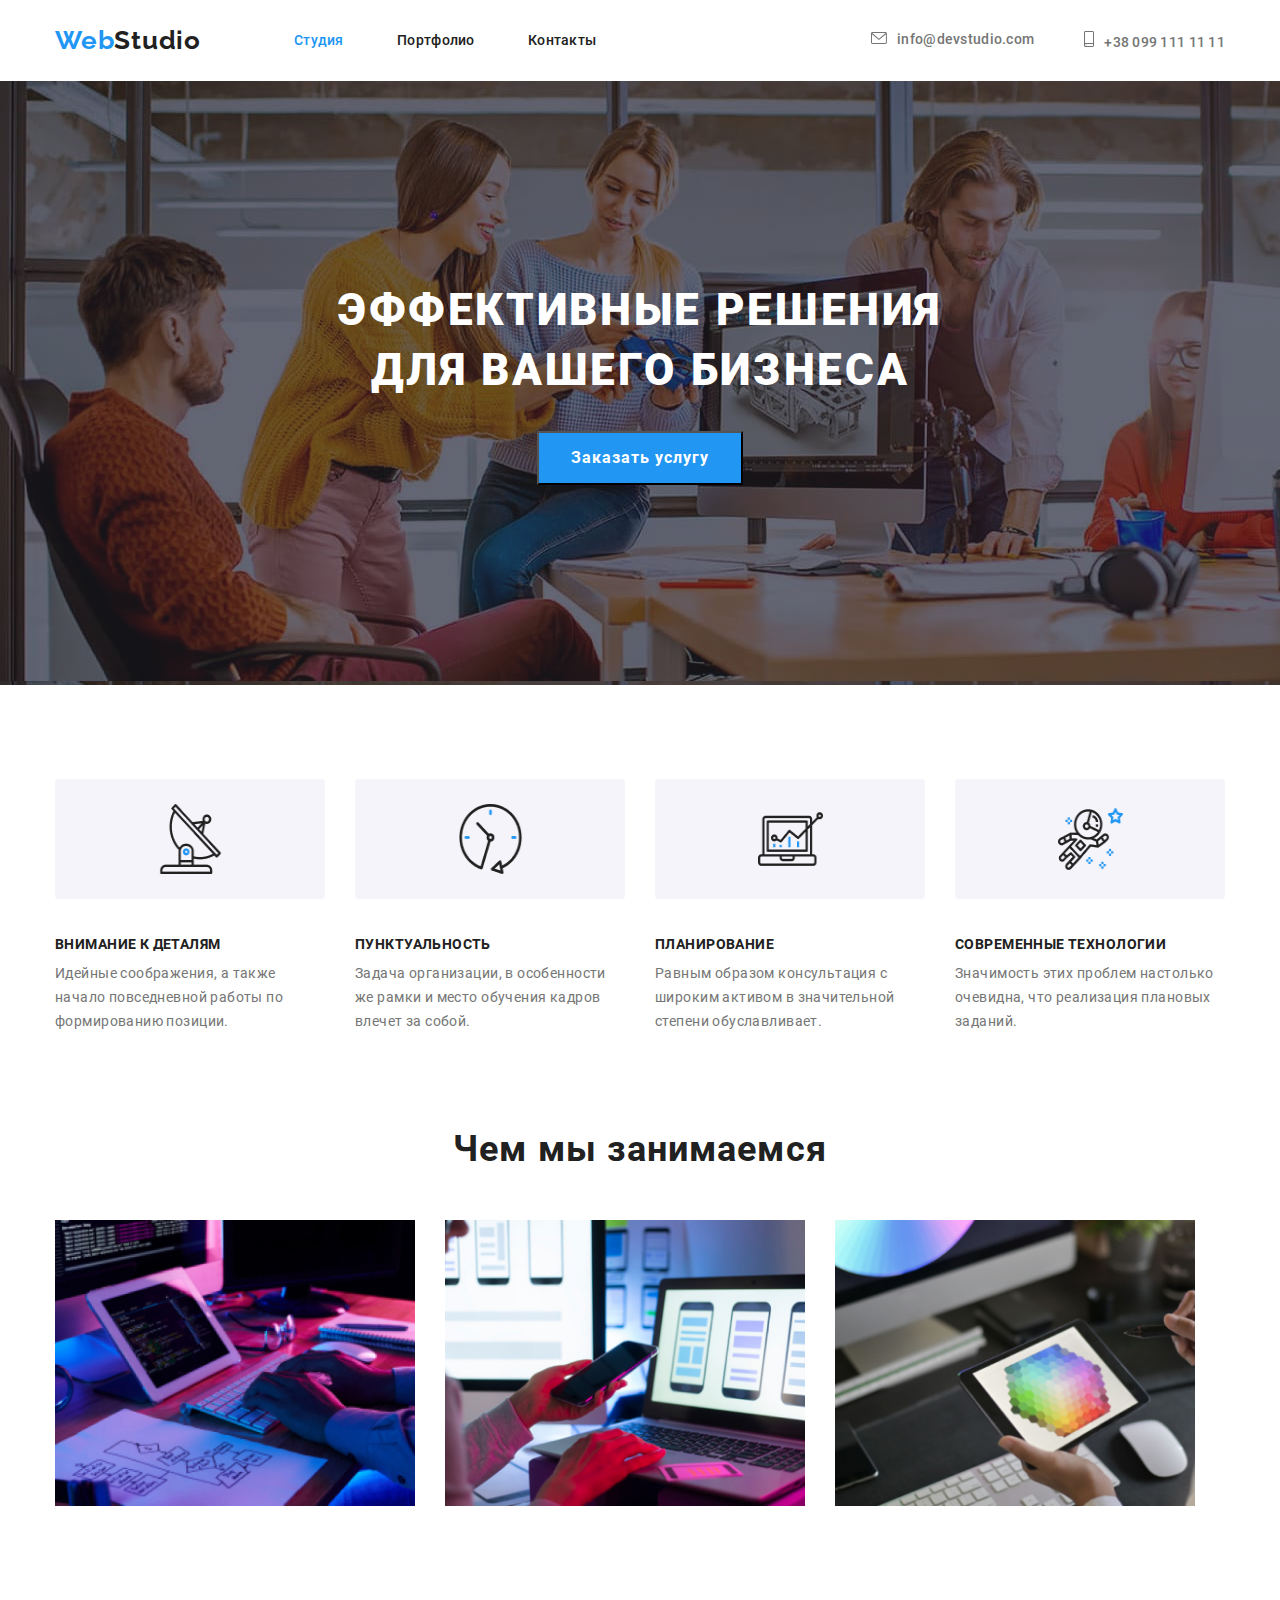
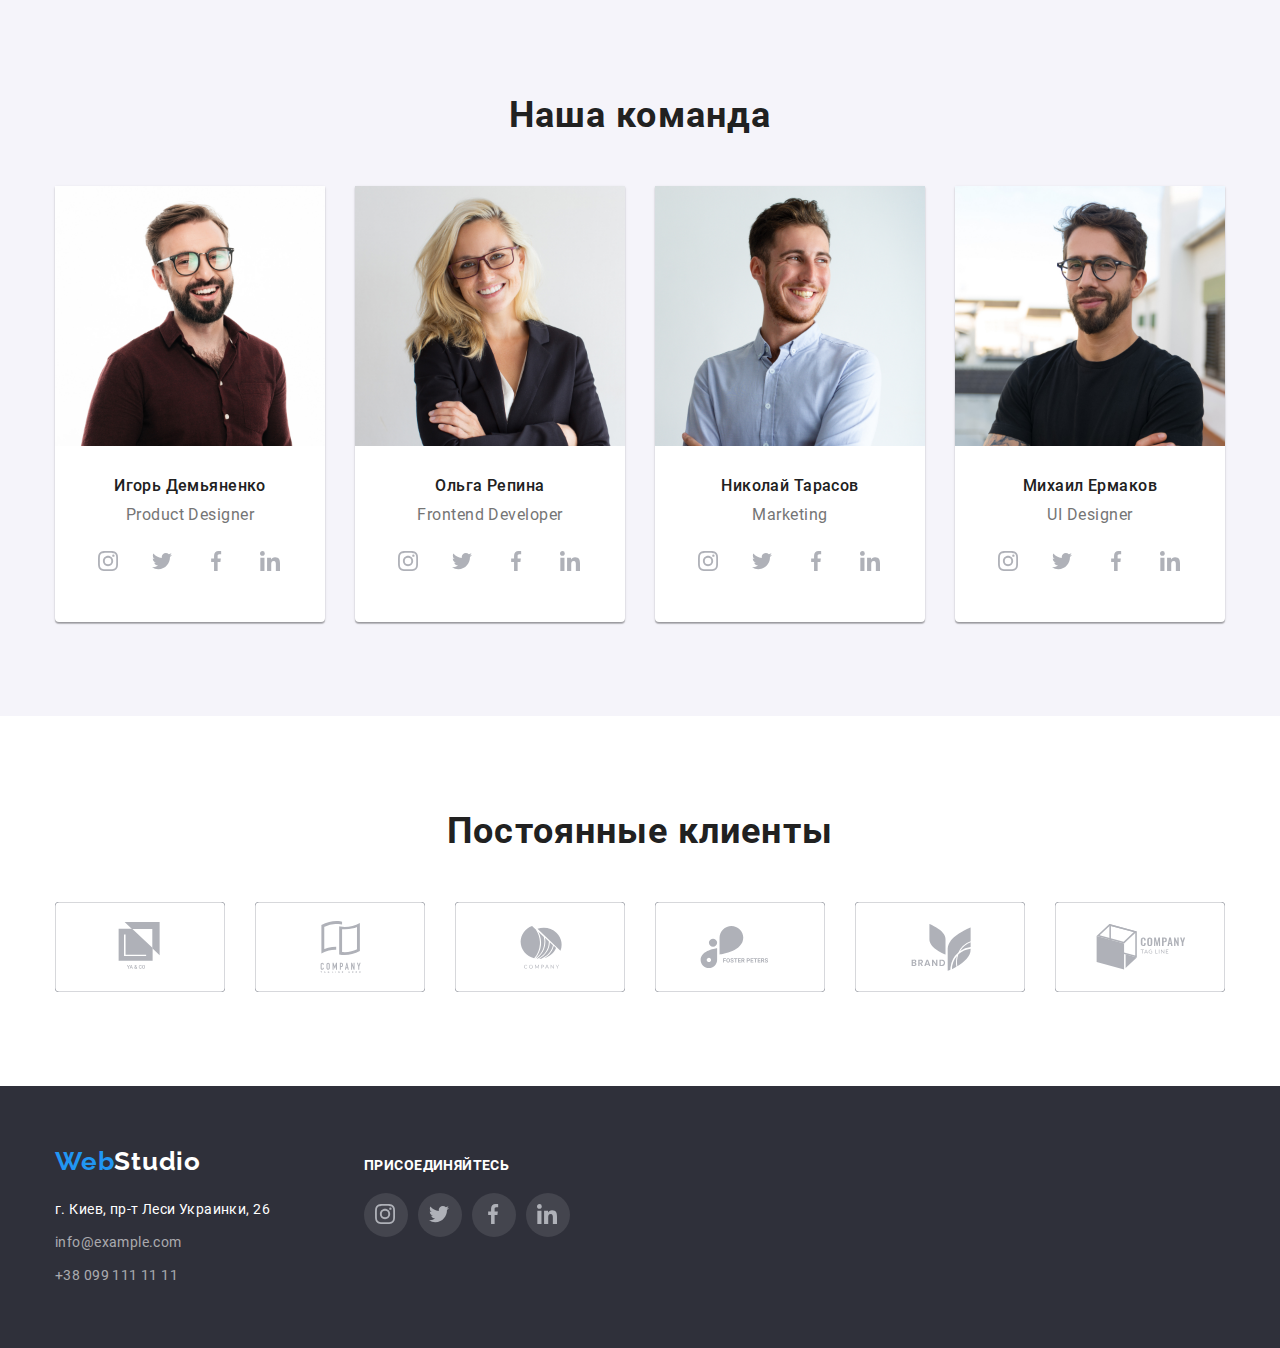
==== index.html @ 05d816a6 "first attempt" ====
<!DOCTYPE html>
<html lang="ru">

<head>
    <meta charset="utf-8" />
    <meta name="viewport" content="width=device-width, initial-scale=1.0" />
    <meta http-equiv="X-UA-Compatible" content="ie=edge" />
    <title>WebStudio</title>
    <link href="https://fonts.googleapis.com/css2?family=Raleway:wght@700&display=swap" rel="stylesheet">
    <link rel="stylesheet"
        href="https://cdnjs.cloudflare.com/ajax/libs/modern-normalize/1.0.0/modern-normalize.min.css">
    <link rel="stylesheet" href="./css/styles.css" />
</head>

<body>

    <header>
        <div class="container header">
            <nav>
                <a href="./index.html" class="logo">Web<span class="logo-1">Studio</span></a>
                <ul class="list">
                    <li class="link-active"><a href="link">Студия</a></li>
                    <li class="link"><a href="./portfolio.html">Портфолио</a></li>
                    <li class="link"><a href="link">Контакты</a></li>
                </ul>
            </nav>
            <ul class="contacts-1">
                <li class="contact-link link"><a href="mailto:info@devstudio.com">
                        <svg class="svg-contact" width="16px" height="12px">
                            <use href="./images/icons/symbol-defs.svg#envelope">
                            </use>
                        </svg>info@devstudio.com</a></li>
                <li class="link contact-link"><a href="tel.:+380991111111">
                        <svg class="svg-contact" width="10px" height="16px">
                            <use href="./images/icons/symbol-defs.svg#smartphone">
                            </use>
                        </svg>+38 099 111 11 11</a></li>
            </ul>
        </div>
    </header>

    <main>
        <section class="bg-hero">
            <div class="container">
                <h1 class="title-1">Эффективные решения для вашего бизнеса</h1>
                <button class="button">Заказать услугу</button>
            </div>
        </section>
        <!-- 4 колонки под героем-->
        <section class="our-pref">
            <div class="container">
                <h2 class="visually-hidden">Наши преимущества</h2>
                <ul class="list-preferense">
                    <li class="preferenses">
                        <h3 class="title-3">Внимание к деталям</h3>
                        <span class="text">Идейные соображения, а также начало повседневной работы по формированию
                            позиции.</span>
                    </li>
                    <li class="preferenses">
                        <h3 class="title-3">Пунктуальность</h3>
                        <span>Задача организации, в особенности же рамки и место обучения кадров влечет за собой.</span>
                    </li>
                    <li class="preferenses">
                        <h3 class="title-3">Планирование</h3>
                        <span>Равным образом консультация с широким активом в значительной степени обуславливает.</span>
                    </li>
                    <li class="preferenses">
                        <h3 class="title-3">Современные технологии</h3>
                        <span>Значимость этих проблем настолько очевидна, что реализация плановых заданий.</span>
                    </li>
                </ul>
            </div>
        </section>
        <section class="container-without-pt">
            <!-- картинки -->
            <div class="container">
                <h2 class="title-2">Чем мы занимаемся</h2>
                <ul class="list-images">
                    <li class="img-item"><img src="images/img-1.jpg" width="370" alt=" Набор текста"></li>
                    <li class="img-item"><img src="images/img-2.jpg" width="370" alt="Смартфоны на мониторе"></li>
                    <li class="img-item"><img src="images/img-3.jpg" width="370" alt="Палитра"></li>
                </ul>
            </div>
        </section>
        <section class="our-team">
            <div class="container">
                <h2 class="title-2">Наша команда</h2>
                <ul class="team-list">
                    <li class="team-card">
                        <img src="images/face-1.jpg" width="270" alt="Игорь Демьяненко">
                        <div class="legend">
                            <h3 class="team-title">Игорь Демьяненко</h3>
                            <p class="team">Product Designer</p>
                            <ul class="social">
                                <li class="social-link">
                                    <svg width="44" height="44">
                                        <circle class="social-bg" cx="22" cy="22" r="22">
                                        </circle>
                                        <use class="social-item" height="20px" width="20px" x="25%" y="25%"
                                            href="./images/icons/symbol-defs.svg#instagram"></use>
                                    </svg></li>
                                <li class="social-link">
                                    <svg width="44" height="44">
                                        <circle class="social-bg" cx="22" cy="22" r="22">
                                        </circle>
                                        <use class="social-item" height="20px" width="20px" x="25%" y="25%"
                                            href="./images/icons/symbol-defs.svg#twitter"></use>
                                    </svg></li>
                                <li class="social-link">
                                    <svg width="44" height="44">
                                        <circle class="social-bg" cx="22" cy="22" r="22">
                                        </circle>
                                        <use class="social-item" height="20px" width="20px" x="25%" y="25%"
                                            href="./images/icons/symbol-defs.svg#facebook"></use>
                                    </svg></li>
                                <li class="social-link">
                                    <svg width="44" height="44">
                                        <circle class="social-bg" cx="22" cy="22" r="22">
                                        </circle>
                                        <use class="social-item" height="20px" width="20px" x="25%" y="25%"
                                            href="./images/icons/symbol-defs.svg#linkedin"></use>
                                    </svg></li>
                            </ul>
                        </div>
                    </li>
                    <li class="team-card">
                        <img src="images/face-2.jpg" width="270" alt="Ольга Репина">
                        <div class="legend">
                            <h3 class="team-title">Ольга Репина</h3>
                            <p class="team">Frontend Developer</p>
                            <ul class="social">
                                <li class="social-link">
                                    <svg width="44" height="44">
                                        <circle class="social-bg" cx="22" cy="22" r="22">
                                        </circle>
                                        <use class="social-item" height="20px" width="20px" x="25%" y="25%"
                                            href="./images/icons/symbol-defs.svg#instagram"></use>
                                    </svg></li>
                                <li class="social-link">
                                    <svg width="44" height="44">
                                        <circle class="social-bg" cx="22" cy="22" r="22">
                                        </circle>
                                        <use class="social-item" height="20px" width="20px" x="25%" y="25%"
                                            href="./images/icons/symbol-defs.svg#twitter"></use>
                                    </svg></li>
                                <li class="social-link">
                                    <svg width="44" height="44">
                                        <circle class="social-bg" cx="22" cy="22" r="22">
                                        </circle>
                                        <use class="social-item" height="20px" width="20px" x="25%" y="25%"
                                            href="./images/icons/symbol-defs.svg#facebook"></use>
                                    </svg></li>
                                <li class="social-link">
                                    <svg width="44" height="44">
                                        <circle class="social-bg" cx="22" cy="22" r="22">
                                        </circle>
                                        <use class="social-item" height="20px" width="20px" x="25%" y="25%"
                                            href="./images/icons/symbol-defs.svg#linkedin"></use>
                                    </svg></li>
                            </ul>
                        </div>

                    </li>
                    <li class="team-card">

                        <img src="images/face-3.jpg" width="270" alt="Николай Тарасов">
                        <div class="legend">
                            <h3 class="team-title">Николай Тарасов</h3>
                            <p class="team">Marketing</p>
                            <ul class="social">
                                <li class="social-link">
                                    <svg width="44" height="44">
                                        <circle class="social-bg" cx="22" cy="22" r="22">
                                        </circle>
                                        <use class="social-item" height="20px" width="20px" x="25%" y="25%"
                                            href="./images/icons/symbol-defs.svg#instagram"></use>
                                    </svg></li>
                                <li class="social-link">
                                    <svg width="44" height="44">
                                        <circle class="social-bg" cx="22" cy="22" r="22">
                                        </circle>
                                        <use class="social-item" height="20px" width="20px" x="25%" y="25%"
                                            href="./images/icons/symbol-defs.svg#twitter"></use>
                                    </svg></li>
                                <li class="social-link">
                                    <svg width="44" height="44">
                                        <circle class="social-bg" cx="22" cy="22" r="22">
                                        </circle>
                                        <use class="social-item" height="20px" width="20px" x="25%" y="25%"
                                            href="./images/icons/symbol-defs.svg#facebook"></use>
                                    </svg></li>
                                <li class="social-link">
                                    <svg width="44" height="44">
                                        <circle class="social-bg" cx="22" cy="22" r="22">
                                        </circle>
                                        <use class="social-item" height="20px" width="20px" x="25%" y="25%"
                                            href="./images/icons/symbol-defs.svg#linkedin"></use>
                                    </svg></li>
                            </ul>
                        </div>
                    </li>
                    <li class="team-card">

                        <img src="images/face-4.jpg" width="270" alt="Михаил Ермаков">
                        <div class="legend">
                            <h3 class="team-title">Михаил Ермаков</h3>
                            <p class="team">UI Designer</p>
                            <ul class="social">
                                <li class="social-link">
                                    <svg width="44" height="44">
                                        <circle class="social-bg" cx="22" cy="22" r="22">
                                        </circle>
                                        <use class="social-item" height="20px" width="20px" x="25%" y="25%"
                                            href="./images/icons/symbol-defs.svg#instagram"></use>
                                    </svg></li>
                                <li class="social-link">
                                    <svg width="44" height="44">
                                        <circle class="social-bg" cx="22" cy="22" r="22">
                                        </circle>
                                        <use class="social-item" height="20px" width="20px" x="25%" y="25%"
                                            href="./images/icons/symbol-defs.svg#twitter"></use>
                                    </svg></li>
                                <li class="social-link">
                                    <svg width="44" height="44">
                                        <circle class="social-bg" cx="22" cy="22" r="22">
                                        </circle>
                                        <use class="social-item" height="20px" width="20px" x="25%" y="25%"
                                            href="./images/icons/symbol-defs.svg#facebook"></use>
                                    </svg></li>
                                <li class="social-link">
                                    <svg width="44" height="44">
                                        <circle class="social-bg" cx="22" cy="22" r="22">
                                        </circle>
                                        <use class="social-item" height="20px" width="20px" x="25%" y="25%"
                                            href="./images/icons/symbol-defs.svg#linkedin"></use>
                                    </svg></li>
                            </ul>
                        </div>
                    </li>
                </ul>
            </div>
        </section>
        <!-- our clients  -->
        <section>
            <div class="container clients">
                <h2 class="title-2">Постоянные клиенты</h2>
                <ul class="clients-list">
                    <li class="client-item"> <svg class="client" width="170" height="90">
                            <use href="./images/icons/symbol-defs.svg#client1"></use>
                            <rect class="border" x="0" y="0" width="170" height="90" rx="4">
                            </rect>
                        </svg> </li>
                    <li class="client-item"><svg class="client" width="170" height="90">
                            <use href="./images/icons/symbol-defs.svg#client2"></use>
                            <rect class="border" x="0" y="0" width="170" height="90" rx="4">
                            </rect>
                        </svg></li>
                    <li class="client-item"><svg class="client" width="170" height="90">
                            <use href="./images/icons/symbol-defs.svg#client3"></use>
                            <rect class="border" x="0" y="0" width="170" height="90" rx="4">
                            </rect>
                        </svg></li>
                    <li class="client-item"><svg class="client" width="170" height="90">
                            <use href="./images/icons/symbol-defs.svg#client4"></use>
                            <rect class="border" x="0" y="0" width="170" height="90" rx="4">
                            </rect>
                        </svg></li>
                    <li class="client-item"><svg class="client" width="170" height="90">
                            <use href="./images/icons/symbol-defs.svg#client5"></use>
                            <rect class="border" x="0" y="0" width="170" height="90" rx="4">
                            </rect>
                        </svg></li>
                    <li class="client-item"><svg class="client" width="170" height="90">
                            <use href="./images/icons/symbol-defs.svg#client6"></use>
                            <rect class="border" x="0" y="0" width="170" height="90" rx="4">
                            </rect>
                        </svg></li>
                </ul>

            </div>
        </section>
    </main>
    <footer class="bg-footer">
        <div class="container">
            <ul class="footer-halfs">
                <li class="half">
                    <a href="./index.html" class="logo">Web<span class="logo-1">Studio</span></a>
                    <address class="adress">
                        <p>г. Киев, пр-т Леси Украинки, 26</p>
                        <ul class="contacts">
                            <li class="contact-footer"><a href="mailto:info@example.com">info@example.com</a></li>
                            <li class="contact-footer"><a href="tel.:+380991111111">+38 099 111 11 11</a></li>
                        </ul>
                    </address>
                </li>
                <li class="half small">
                    <h3 class="title-3">Присоединяйтесь</h3>
                    <ul class="social">
                        <li class="social-link">
                            <svg width="44" height="44">
                                <circle class="social-bg" cx="22" cy="22" r="22">
                                </circle>
                                <use class="social-item" height="20px" width="20px" x="25%" y="25%"
                                    href="./images/icons/symbol-defs.svg#instagram"></use>
                            </svg></li>
                        <li class="social-link">
                            <svg width="44" height="44">
                                <circle class="social-bg" cx="22" cy="22" r="22">
                                </circle>
                                <use class="social-item" height="20px" width="20px" x="25%" y="25%"
                                    href="./images/icons/symbol-defs.svg#twitter"></use>
                            </svg></li>
                        <li class="social-link">
                            <svg width="44" height="44">
                                <circle class="social-bg" cx="22" cy="22" r="22">
                                </circle>
                                <use class="social-item" height="20px" width="20px" x="25%" y="25%"
                                    href="./images/icons/symbol-defs.svg#facebook"></use>
                            </svg></li>
                        <li class="social-link">
                            <svg width="44" height="44">
                                <circle class="social-bg" cx="22" cy="22" r="22">
                                </circle>
                                <use class="social-item" height="20px" width="20px" x="25%" y="25%"
                                    href="./images/icons/symbol-defs.svg#linkedin"></use>
                            </svg></li>
                    </ul>
                </li>
            </ul>


        </div>
    </footer>
</body>

</html>
---- css/styles.css ----
/*fonts*/
/* roboto-regular - latin_cyrillic */
@font-face {
  font-family: 'Roboto';
  font-style: normal;
  font-weight: 400;
  src: url('../fonts/roboto-v20-latin_cyrillic-regular.eot'); /* IE9 Compat Modes */
  src: local('Roboto'), local('Roboto-Regular'),
    url('../fonts/roboto-v20-latin_cyrillic-regular.eot?#iefix')
      format('embedded-opentype'),
    /* IE6-IE8 */ url('../fonts/roboto-v20-latin_cyrillic-regular.woff2')
      format('woff2'),
    /* Super Modern Browsers */
      url('../fonts/roboto-v20-latin_cyrillic-regular.woff') format('woff'),
    /* Modern Browsers */ url('../fonts/roboto-v20-latin_cyrillic-regular.ttf')
      format('truetype'),
    /* Safari, Android, iOS */
      url('../fonts/roboto-v20-latin_cyrillic-regular.svg#Roboto') format('svg'); /* Legacy iOS */
}
/* roboto-500 - latin_cyrillic */
@font-face {
  font-family: 'Roboto';
  font-style: normal;
  font-weight: 500;
  src: url('../fonts/roboto-v20-latin_cyrillic-500.eot'); /* IE9 Compat Modes */
  src: local('Roboto Medium'), local('Roboto-Medium'),
    url('../fonts/roboto-v20-latin_cyrillic-500.eot?#iefix')
      format('embedded-opentype'),
    /* IE6-IE8 */ url('../fonts/roboto-v20-latin_cyrillic-500.woff2')
      format('woff2'),
    /* Super Modern Browsers */
      url('../fonts/roboto-v20-latin_cyrillic-500.woff') format('woff'),
    /* Modern Browsers */ url('../fonts/roboto-v20-latin_cyrillic-500.ttf')
      format('truetype'),
    /* Safari, Android, iOS */
      url('../fonts/roboto-v20-latin_cyrillic-500.svg#Roboto') format('svg'); /* Legacy iOS */
}
/* roboto-700 - latin_cyrillic */
@font-face {
  font-family: 'Roboto';
  font-style: normal;
  font-weight: 700;
  src: url('../fonts/roboto-v20-latin_cyrillic-700.eot'); /* IE9 Compat Modes */
  src: local('Roboto Bold'), local('Roboto-Bold'),
    url('../fonts/roboto-v20-latin_cyrillic-700.eot?#iefix')
      format('embedded-opentype'),
    /* IE6-IE8 */ url('../fonts/roboto-v20-latin_cyrillic-700.woff2')
      format('woff2'),
    /* Super Modern Browsers */
      url('../fonts/roboto-v20-latin_cyrillic-700.woff') format('woff'),
    /* Modern Browsers */ url('../fonts/roboto-v20-latin_cyrillic-700.ttf')
      format('truetype'),
    /* Safari, Android, iOS */
      url('../fonts/roboto-v20-latin_cyrillic-700.svg#Roboto') format('svg'); /* Legacy iOS */
}
/* roboto-900 - latin_cyrillic */
@font-face {
  font-family: 'Roboto';
  font-style: normal;
  font-weight: 900;
  src: url('../fonts/roboto-v20-latin_cyrillic-900.eot'); /* IE9 Compat Modes */
  src: local('Roboto Black'), local('Roboto-Black'),
    url('../fonts/roboto-v20-latin_cyrillic-900.eot?#iefix')
      format('embedded-opentype'),
    /* IE6-IE8 */ url('../fonts/roboto-v20-latin_cyrillic-900.woff2')
      format('woff2'),
    /* Super Modern Browsers */
      url('../fonts/roboto-v20-latin_cyrillic-900.woff') format('woff'),
    /* Modern Browsers */ url('../fonts/roboto-v20-latin_cyrillic-900.ttf')
      format('truetype'),
    /* Safari, Android, iOS */
      url('../fonts/roboto-v20-latin_cyrillic-900.svg#Roboto') format('svg'); /* Legacy iOS */
}

:root {
  --main-text: #757575;
  --accent-color: #2196f3;
  --title-color: #212121;
  --white: #ffffff;
  --hero-bg: #2f303a;
  --adress-color: rgba(255, 255, 255, 0.6);
  --bg-items: #f5f4fa;
  --social-item: #afb1b8;
}
html {
  box-sizing: border-box;
}
*,
*::before,
*::after {
  box-sizing: inherit;
}
body {
  font-family: Roboto, sans-serif;
  font-weight: 400;
  font-size: 14px;
  line-height: 1.71;
  letter-spacing: 0.03em;
  color: var(--main-text);
  /* width: auto; */
}
img {
  display: block;
  max-width: 100%;
  height: auto;
}
h1,
h2,
h3,
p {
  margin: 0;
}
address {
  font-style: normal;
}
a {
  color: inherit;
  text-decoration: none;
}
ul {
  padding: 0;
  list-style: none;
  margin: 0;
}

.logo,
.logo-1,
.link,
.link-active,
.link-too {
  display: inline-block;
}
.container {
  padding-left: 15px;
  padding-right: 15px;
  margin-left: auto;
  margin-right: auto;
  width: 1200px;
}

/* header */
.header {
  padding-top: 25px;
  padding-bottom: 25px;
  display: flex;
  align-items: center;
}
nav {
  display: flex;
  align-items: center;
}
.link,
.link-active {
  font-weight: 500;
  font-size: 14px;
  line-height: 1.143;
  letter-spacing: 0.02em;
}
.link:not(:last-child) {
  margin-right: 50px;
}

.link-active {
  margin-right: 50px;
  color: var(--accent-color);
}
.link {
  color: var(--main-text);
}
nav .link {
  color: var(--title-color);
}

.contacts-1 {
  display: flex;
  margin-left: auto;
  /* justify-content: flex-end; */
  margin-top: 0;
}
.logo,
.logo-1 {
  font-family: 'Raleway', sans-serif;
  font-weight: 700;
  font-size: 26px;
  line-height: 1.192;
  letter-spacing: 0.03em;
}
.logo {
  color: var(--accent-color);
  margin-right: 93px;
}
.logo-1 {
  color: var(--title-color);
}
.link:hover,
.link:focus,
.contact-link:hover .svg-contact {
  color: var(--accent-color);
  fill: var(--accent-color);
}

.svg-contact {
  margin-right: 10px;
  fill: var(--main-text);
}
/* hero */
.bg-hero,
.bg-footer {
  background-color: var(--hero-bg);
  margin: 0;
}

.bg-hero {
  text-align: center;
  padding-top: 200px;
  padding-bottom: 200px;
  background-image: linear-gradient(
      to right,
      rgba(47, 48, 58, 0.4),
      rgba(47, 48, 58, 0.4)
    ),
    url(../images/bg.jpg);
}
.visually-hidden {
  position: absolute !important;
  clip: rect(1px 1px 1px 1px);
  clip: rect(1px, 1px, 1px, 1px);
  padding: 0 !important;
  border: 0 !important;
  height: 1px !important;
  width: 1px !important;
  overflow: hidden;
}
.title-1 {
  font-weight: 900;
  font-size: 44px;
  line-height: 1.36;
  /* text-align: center; */
  letter-spacing: 0.06em;
  text-transform: uppercase;
  color: var(--white);
  width: 696px;
  /* height: 120px; */
  margin-left: auto;
  margin-right: auto;
}
.button {
  font-weight: 700;
  font-size: 16px;
  line-height: 1.87;
  letter-spacing: 0.06em;
  background-color: var(--accent-color);
  color: var(--white);
  text-align: center;
  margin-top: 30px;
  padding: 10px 32px;
  margin-left: auto;
  margin-left: auto;
}

/* our preferences */
.our-pref,
.our-team {
  padding-top: 94px;
  padding-bottom: 94px;
}

.title-2,
.title-3 {
  font-weight: 700;
  letter-spacing: 0.03em;
  color: var(--title-color);
}
.title-2 {
  font-size: 36px;
  line-height: 1.167;
  margin-bottom: 50px;
  text-align: center;
}
.title-3 {
  font-size: 14px;
  line-height: 1.143;
  margin-bottom: 10px;
  text-transform: uppercase;
}
.list-preferense {
  display: inline-flex;
  flex-wrap: wrap;
  /* margin-left: -30px; */
  /* margin-top: -94px; */
}
.preferenses {
  /* margin-top: 94px; */
  flex-basis: calc(100% / 4 - 30px);
}
.preferenses:not(:first-child) {
  margin-left: 30px;
}
.preferenses::before {
  display: inline-block;
  content: '';
  width: 270px;
  height: 120px;
  border-radius: 4px;
  background: var(--bg-items);
  background-repeat: no-repeat;
  background-position: center;
  background-size: 65px 70px;
  margin-bottom: 30px;
}
.preferenses:nth-child(1)::before {
  background-image: url(../images/icons/antenna.png);
}
.preferenses:nth-child(2)::before {
  background-image: url(../images/icons/clock.png);
}
.preferenses:nth-child(3)::before {
  background-image: url(../images/icons/diagram.png);
}
.preferenses:nth-child(4)::before {
  background-image: url(../images/icons/astronaut.png);
}
/* container-without-pt */
.container-without-pt {
  padding-bottom: 94px;
}
.list-images {
  display: flex;
  flex-wrap: wrap;
  /* margin-left: -30px;
  margin-top: -50px; */
}
.img-item {
  /* margin-left: 30px;
  margin-top: 50px; */
  flex-basis: calc(100% / 3 - 30px);
}
.img-item:not(:first-child) {
  margin-left: 30px;
}
/* our-team */
.our-team {
  background-color: #f5f4fa;
}
.team {
  font-weight: 400;
  font-size: 16px;
  line-height: 1.1875;
  text-align: center;
  letter-spacing: 0.03em;
  margin-bottom: 16px;
}
.team-title {
  font-weight: 500;
  color: var(--title-color);
  font-size: 16px;
  line-height: 1.1875;
  text-align: center;
  margin-bottom: 10px;
}
.legend {
  padding: 30px 32px;
  box-sizing: border-box;
}

.team-list {
  display: flex;
  flex-wrap: wrap;
}
.team-card {
  box-shadow: 0px 1px 3px rgba(0, 0, 0, 0.12), 0px 1px 1px rgba(0, 0, 0, 0.14),
    0px 2px 1px rgba(0, 0, 0, 0.2);
  border-radius: 0px 0px 4px 4px;
  background-color: var(--white);
  /* margin-top: 50px;*/
  margin-left: 30px;
  flex-basis: calc(100% / 4 - 30px);
}
.team-card:nth-child(4n + 1) {
  margin-left: 0;
}
.social-link:not(:last-child) {
  margin-right: 10px;
}
.social {
  display: flex;
}
.social-item {
  fill: var(--social-item);
}
.social-link:hover .social-item {
  fill: var(--white);
}
.social-link:focus .social-item {
  fill: var(--white);
}

.social-bg {
  fill: var(--white);
}

.social-link:hover .social-bg {
  fill: var(--accent-color);
}
.social-link:focus .social-bg {
  fill: var(--accent-color);
}

/* our clients */
.clients {
  padding-top: 94px;
  padding-bottom: 94px;
}
.clients-list {
  display: flex;
}
.client-item {
  box-sizing: border-box;
  height: 90px;
  width: 170px;
}
.client-item:not(:last-child) {
  margin-right: 30px;
}
.client {
  fill: var(--social-item);
}
.border {
  fill: none;
  stroke-width: 1px;
  stroke: var(--social-item);
}
.client-item:hover .client {
  fill: var(--accent-color);
}
.client-item:focus .client {
  fill: var(--accent-color);
}
.client-item:hover .border {
  stroke: var(--accent-color);
}
.client-item:focus .border {
  stroke: var(--accent-color);
}
/* footer */
.bg-footer .logo-1,
.bg-footer .adress {
  color: var(--white);
}
.bg-footer .contacts {
  color: var(--adress-color);
}

.adress {
  margin-top: 20px;
  /* height: 20px; */
}
.contact-footer {
  margin-top: 9px;
}
.bg-footer {
  padding-top: 60px;
  padding-bottom: 60px;
}
.bg-footer .title-3 {
  color: var(--white);
  margin-bottom: 20px;
}
.bg-footer .social-bg {
  fill: rgba(255, 255, 255, 0.1);
}
.footer-halfs {
  display: flex;
  align-items: baseline;
}
.half + .half {
  margin-left: 70px;
}
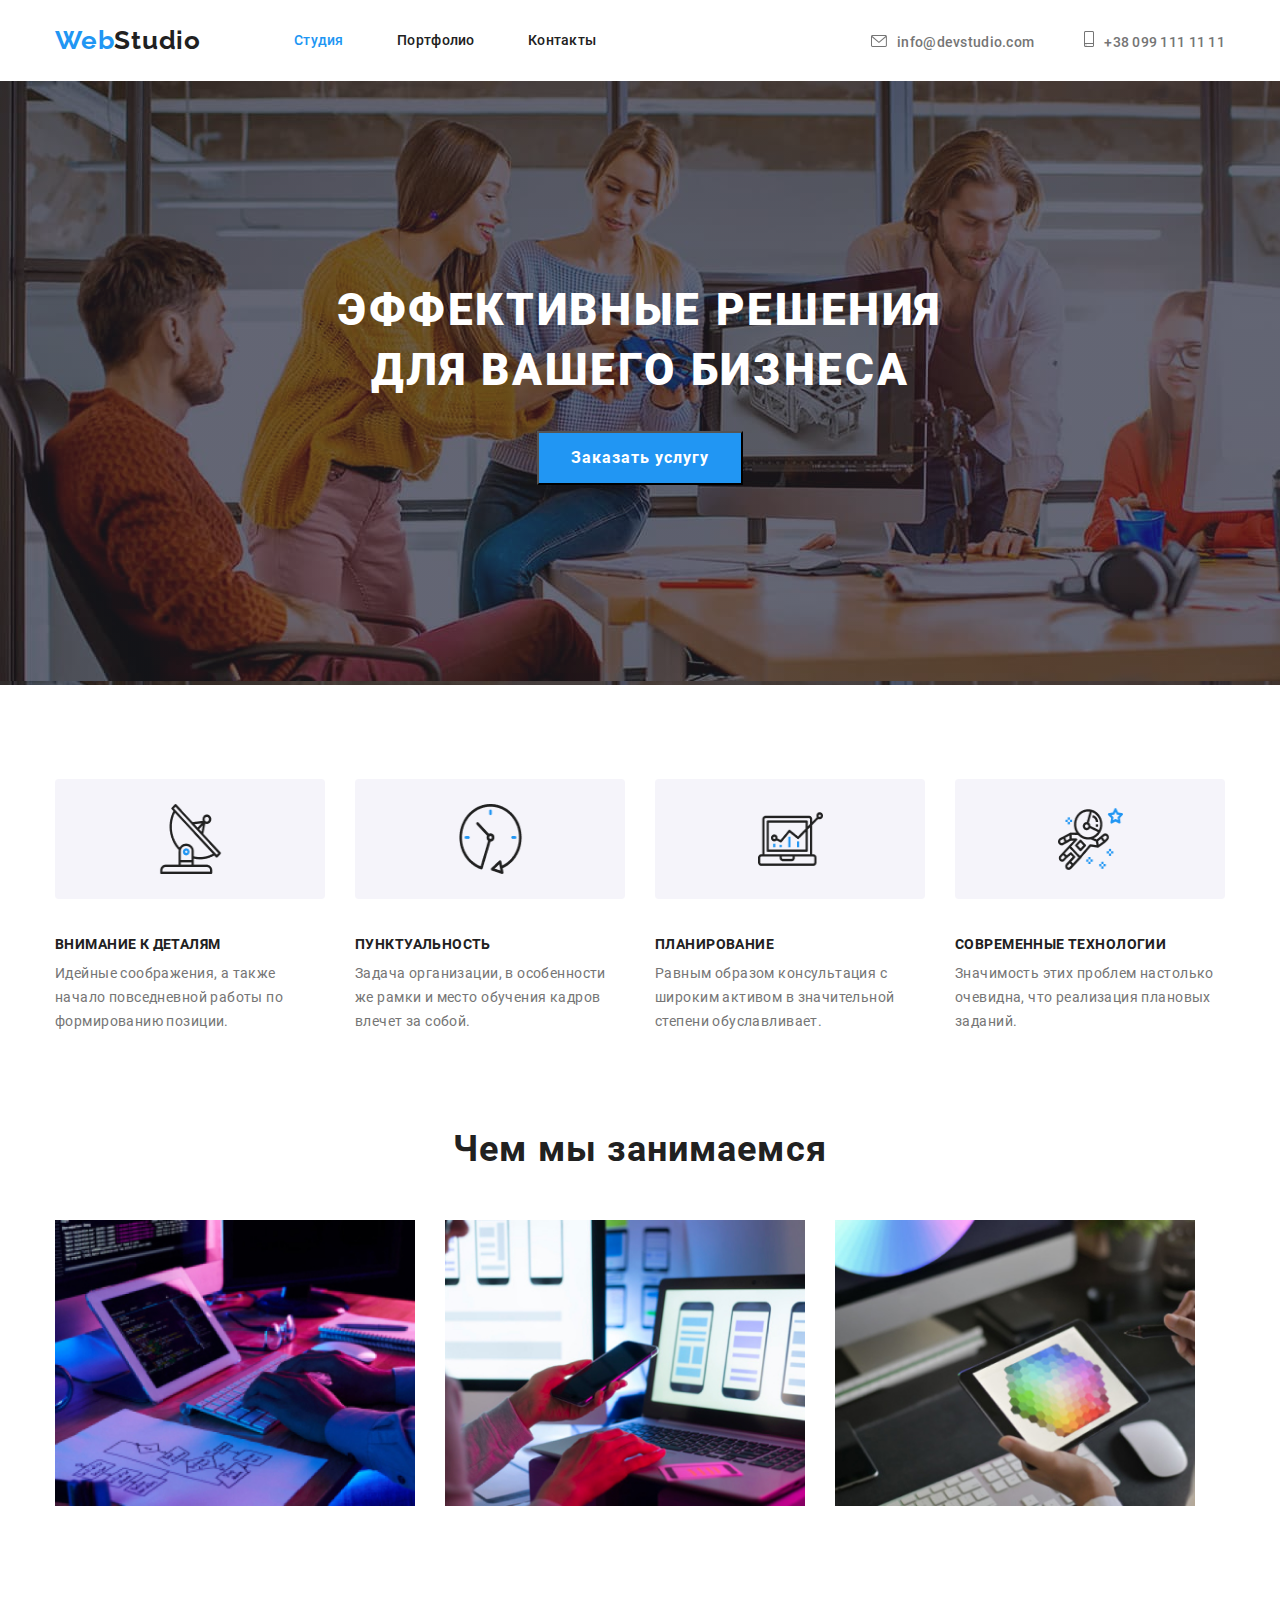
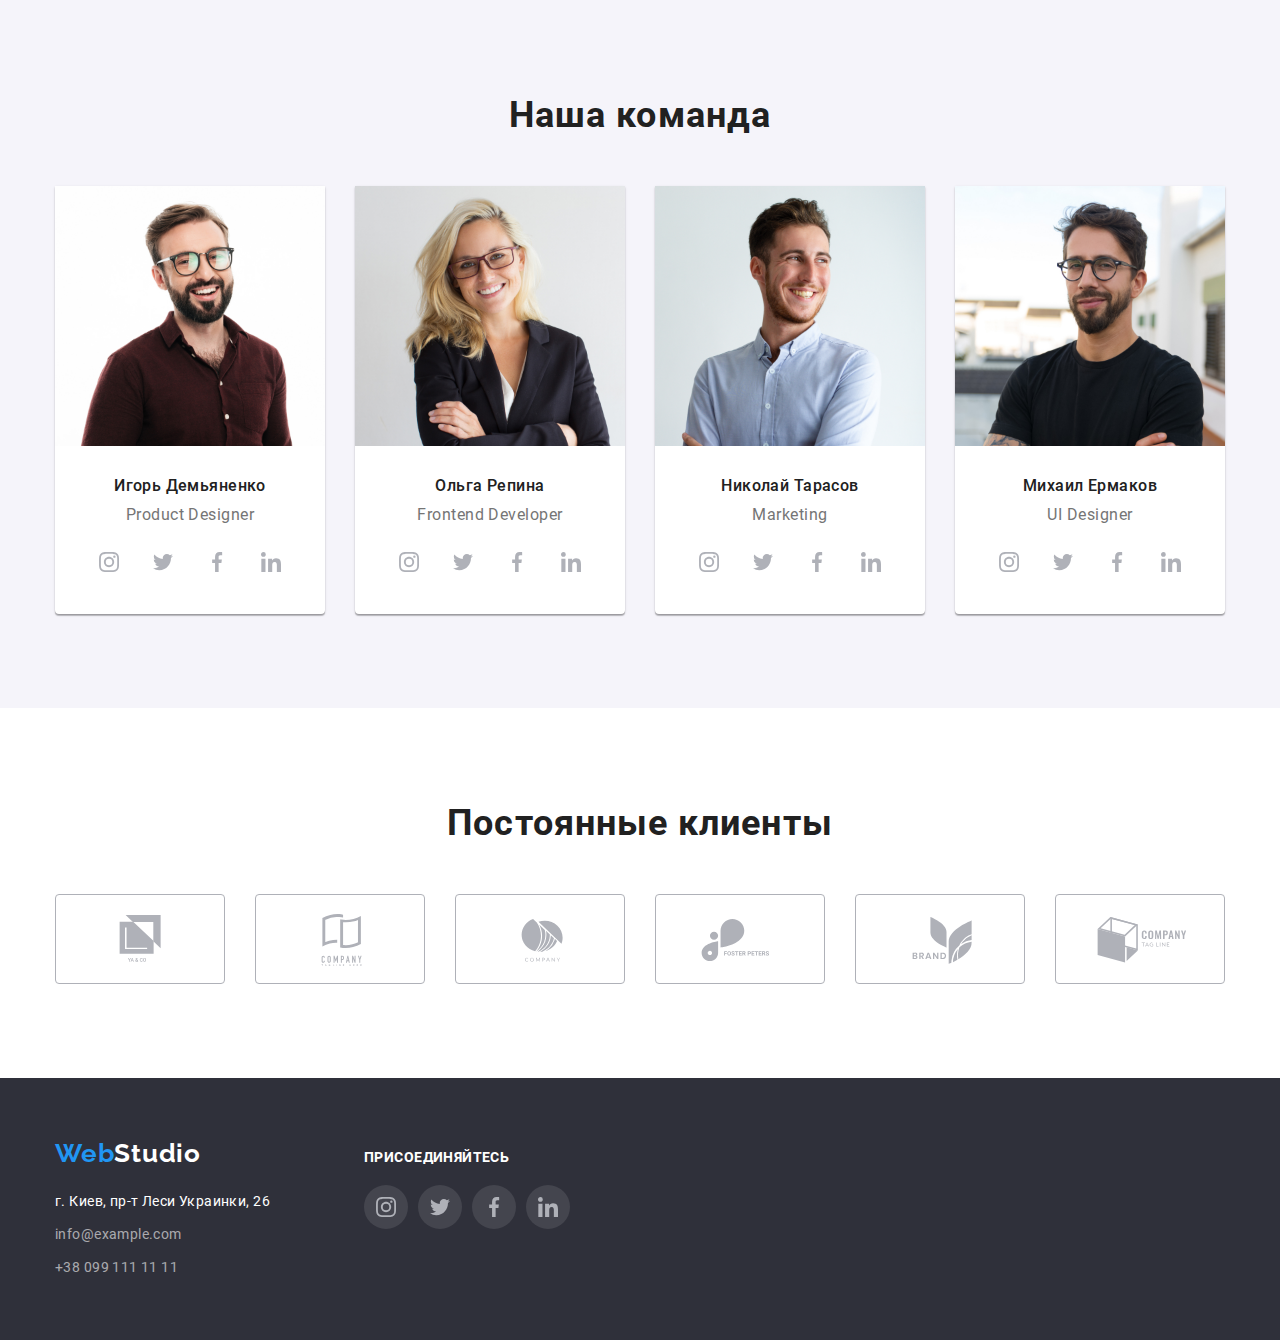
==== commit cdae9883: "fixed focus at links" ====
--- a/index.html
+++ b/index.html
@@ -20,17 +20,17 @@
                 <a href="./index.html" class="logo">Web<span class="logo-1">Studio</span></a>
                 <ul class="list">
                     <li class="link-active"><a href="link">Студия</a></li>
-                    <li class="link"><a href="./portfolio.html">Портфолио</a></li>
-                    <li class="link"><a href="link">Контакты</a></li>
+                    <li class="link"><a href="./portfolio.html" class="nav-link">Портфолио</a></li>
+                    <li class="link"><a href="link" class="nav-link">Контакты</a></li>
                 </ul>
             </nav>
             <ul class="contacts-1">
-                <li class="contact-link link"><a href="mailto:info@devstudio.com">
+                <li class="contact-link link"><a href="mailto:info@devstudio.com" class="nav-link">
                         <svg class="svg-contact" width="16px" height="12px">
                             <use href="./images/icons/symbol-defs.svg#envelope">
                             </use>
                         </svg>info@devstudio.com</a></li>
-                <li class="link contact-link"><a href="tel.:+380991111111">
+                <li class="link contact-link"><a href="tel.:+380991111111" class="nav-link">
                         <svg class="svg-contact" width="10px" height="16px">
                             <use href="./images/icons/symbol-defs.svg#smartphone">
                             </use>
@@ -92,34 +92,26 @@
                             <h3 class="team-title">Игорь Демьяненко</h3>
                             <p class="team">Product Designer</p>
                             <ul class="social">
-                                <li class="social-link">
-                                    <svg width="44" height="44">
-                                        <circle class="social-bg" cx="22" cy="22" r="22">
-                                        </circle>
-                                        <use class="social-item" height="20px" width="20px" x="25%" y="25%"
-                                            href="./images/icons/symbol-defs.svg#instagram"></use>
-                                    </svg></li>
-                                <li class="social-link">
-                                    <svg width="44" height="44">
-                                        <circle class="social-bg" cx="22" cy="22" r="22">
-                                        </circle>
-                                        <use class="social-item" height="20px" width="20px" x="25%" y="25%"
-                                            href="./images/icons/symbol-defs.svg#twitter"></use>
-                                    </svg></li>
-                                <li class="social-link">
-                                    <svg width="44" height="44">
-                                        <circle class="social-bg" cx="22" cy="22" r="22">
-                                        </circle>
-                                        <use class="social-item" height="20px" width="20px" x="25%" y="25%"
-                                            href="./images/icons/symbol-defs.svg#facebook"></use>
-                                    </svg></li>
-                                <li class="social-link">
-                                    <svg width="44" height="44">
-                                        <circle class="social-bg" cx="22" cy="22" r="22">
-                                        </circle>
-                                        <use class="social-item" height="20px" width="20px" x="25%" y="25%"
-                                            href="./images/icons/symbol-defs.svg#linkedin"></use>
-                                    </svg></li>
+                                <li class="social-button"> <a href="link" class="social-link">
+                                        <svg width="20" height="20">
+                                            <use class="social-item" height="20px" width="20px" cx="22" cy="22"
+                                                href="./images/icons/symbol-defs.svg#instagram"></use>
+                                        </svg></a></li>
+                                <li class="social-button"><a href="link" class="social-link">
+                                        <svg width="20" height="20">
+                                            <use class="social-item" height="20px" width="20px" cx="22" cy="22"
+                                                href="./images/icons/symbol-defs.svg#twitter"></use>
+                                        </svg></a></li>
+                                <li class="social-button"><a href="link" class="social-link">
+                                        <svg width="20" height="20">
+                                            <use class="social-item" height="20px" width="20px" cx="22" cy="22"
+                                                href="./images/icons/symbol-defs.svg#facebook"></use>
+                                        </svg></a></li>
+                                <li class="social-button"><a href="link" class="social-link">
+                                        <svg width="20" height="20">
+                                            <use class="social-item" height="20px" width="20px" cx="22" cy="22"
+                                                href="./images/icons/symbol-defs.svg#linkedin"></use>
+                                        </svg></a></li>
                             </ul>
                         </div>
                     </li>
@@ -129,37 +121,28 @@
                             <h3 class="team-title">Ольга Репина</h3>
                             <p class="team">Frontend Developer</p>
                             <ul class="social">
-                                <li class="social-link">
-                                    <svg width="44" height="44">
-                                        <circle class="social-bg" cx="22" cy="22" r="22">
-                                        </circle>
-                                        <use class="social-item" height="20px" width="20px" x="25%" y="25%"
-                                            href="./images/icons/symbol-defs.svg#instagram"></use>
-                                    </svg></li>
-                                <li class="social-link">
-                                    <svg width="44" height="44">
-                                        <circle class="social-bg" cx="22" cy="22" r="22">
-                                        </circle>
-                                        <use class="social-item" height="20px" width="20px" x="25%" y="25%"
-                                            href="./images/icons/symbol-defs.svg#twitter"></use>
-                                    </svg></li>
-                                <li class="social-link">
-                                    <svg width="44" height="44">
-                                        <circle class="social-bg" cx="22" cy="22" r="22">
-                                        </circle>
-                                        <use class="social-item" height="20px" width="20px" x="25%" y="25%"
-                                            href="./images/icons/symbol-defs.svg#facebook"></use>
-                                    </svg></li>
-                                <li class="social-link">
-                                    <svg width="44" height="44">
-                                        <circle class="social-bg" cx="22" cy="22" r="22">
-                                        </circle>
-                                        <use class="social-item" height="20px" width="20px" x="25%" y="25%"
-                                            href="./images/icons/symbol-defs.svg#linkedin"></use>
-                                    </svg></li>
-                            </ul>
-                        </div>
-
+                                <li class="social-button"> <a href="link" class="social-link">
+                                        <svg width="20" height="20">
+                                            <use class="social-item" height="20px" width="20px" cx="22" cy="22"
+                                                href="./images/icons/symbol-defs.svg#instagram"></use>
+                                        </svg></a></li>
+                                <li class="social-button"><a href="link" class="social-link">
+                                        <svg width="20" height="20">
+                                            <use class="social-item" height="20px" width="20px" cx="22" cy="22"
+                                                href="./images/icons/symbol-defs.svg#twitter"></use>
+                                        </svg></a></li>
+                                <li class="social-button"><a href="link" class="social-link">
+                                        <svg width="20" height="20">
+                                            <use class="social-item" height="20px" width="20px" cx="22" cy="22"
+                                                href="./images/icons/symbol-defs.svg#facebook"></use>
+                                        </svg></a></li>
+                                <li class="social-button"><a href="link" class="social-link">
+                                        <svg width="20" height="20">
+                                            <use class="social-item" height="20px" width="20px" cx="22" cy="22"
+                                                href="./images/icons/symbol-defs.svg#linkedin"></use>
+                                        </svg></a></li>
+                            </ul>
+                        </div>
                     </li>
                     <li class="team-card">
 
@@ -168,34 +151,26 @@
                             <h3 class="team-title">Николай Тарасов</h3>
                             <p class="team">Marketing</p>
                             <ul class="social">
-                                <li class="social-link">
-                                    <svg width="44" height="44">
-                                        <circle class="social-bg" cx="22" cy="22" r="22">
-                                        </circle>
-                                        <use class="social-item" height="20px" width="20px" x="25%" y="25%"
-                                            href="./images/icons/symbol-defs.svg#instagram"></use>
-                                    </svg></li>
-                                <li class="social-link">
-                                    <svg width="44" height="44">
-                                        <circle class="social-bg" cx="22" cy="22" r="22">
-                                        </circle>
-                                        <use class="social-item" height="20px" width="20px" x="25%" y="25%"
-                                            href="./images/icons/symbol-defs.svg#twitter"></use>
-                                    </svg></li>
-                                <li class="social-link">
-                                    <svg width="44" height="44">
-                                        <circle class="social-bg" cx="22" cy="22" r="22">
-                                        </circle>
-                                        <use class="social-item" height="20px" width="20px" x="25%" y="25%"
-                                            href="./images/icons/symbol-defs.svg#facebook"></use>
-                                    </svg></li>
-                                <li class="social-link">
-                                    <svg width="44" height="44">
-                                        <circle class="social-bg" cx="22" cy="22" r="22">
-                                        </circle>
-                                        <use class="social-item" height="20px" width="20px" x="25%" y="25%"
-                                            href="./images/icons/symbol-defs.svg#linkedin"></use>
-                                    </svg></li>
+                                <li class="social-button"> <a href="link" class="social-link">
+                                        <svg width="20" height="20">
+                                            <use class="social-item" height="20px" width="20px" cx="22" cy="22"
+                                                href="./images/icons/symbol-defs.svg#instagram"></use>
+                                        </svg></a></li>
+                                <li class="social-button"><a href="link" class="social-link">
+                                        <svg width="20" height="20">
+                                            <use class="social-item" height="20px" width="20px" cx="22" cy="22"
+                                                href="./images/icons/symbol-defs.svg#twitter"></use>
+                                        </svg></a></li>
+                                <li class="social-button"><a href="link" class="social-link">
+                                        <svg width="20" height="20">
+                                            <use class="social-item" height="20px" width="20px" cx="22" cy="22"
+                                                href="./images/icons/symbol-defs.svg#facebook"></use>
+                                        </svg></a></li>
+                                <li class="social-button"><a href="link" class="social-link">
+                                        <svg width="20" height="20">
+                                            <use class="social-item" height="20px" width="20px" cx="22" cy="22"
+                                                href="./images/icons/symbol-defs.svg#linkedin"></use>
+                                        </svg></a></li>
                             </ul>
                         </div>
                     </li>
@@ -206,34 +181,26 @@
                             <h3 class="team-title">Михаил Ермаков</h3>
                             <p class="team">UI Designer</p>
                             <ul class="social">
-                                <li class="social-link">
-                                    <svg width="44" height="44">
-                                        <circle class="social-bg" cx="22" cy="22" r="22">
-                                        </circle>
-                                        <use class="social-item" height="20px" width="20px" x="25%" y="25%"
-                                            href="./images/icons/symbol-defs.svg#instagram"></use>
-                                    </svg></li>
-                                <li class="social-link">
-                                    <svg width="44" height="44">
-                                        <circle class="social-bg" cx="22" cy="22" r="22">
-                                        </circle>
-                                        <use class="social-item" height="20px" width="20px" x="25%" y="25%"
-                                            href="./images/icons/symbol-defs.svg#twitter"></use>
-                                    </svg></li>
-                                <li class="social-link">
-                                    <svg width="44" height="44">
-                                        <circle class="social-bg" cx="22" cy="22" r="22">
-                                        </circle>
-                                        <use class="social-item" height="20px" width="20px" x="25%" y="25%"
-                                            href="./images/icons/symbol-defs.svg#facebook"></use>
-                                    </svg></li>
-                                <li class="social-link">
-                                    <svg width="44" height="44">
-                                        <circle class="social-bg" cx="22" cy="22" r="22">
-                                        </circle>
-                                        <use class="social-item" height="20px" width="20px" x="25%" y="25%"
-                                            href="./images/icons/symbol-defs.svg#linkedin"></use>
-                                    </svg></li>
+                                <li class="social-button"> <a href="link" class="social-link">
+                                        <svg width="20" height="20">
+                                            <use class="social-item" height="20px" width="20px" cx="22" cy="22"
+                                                href="./images/icons/symbol-defs.svg#instagram"></use>
+                                        </svg></a></li>
+                                <li class="social-button"><a href="link" class="social-link">
+                                        <svg width="20" height="20">
+                                            <use class="social-item" height="20px" width="20px" cx="22" cy="22"
+                                                href="./images/icons/symbol-defs.svg#twitter"></use>
+                                        </svg></a></li>
+                                <li class="social-button"><a href="link" class="social-link">
+                                        <svg width="20" height="20">
+                                            <use class="social-item" height="20px" width="20px" cx="22" cy="22"
+                                                href="./images/icons/symbol-defs.svg#facebook"></use>
+                                        </svg></a></li>
+                                <li class="social-button"><a href="link" class="social-link">
+                                        <svg width="20" height="20">
+                                            <use class="social-item" height="20px" width="20px" cx="22" cy="22"
+                                                href="./images/icons/symbol-defs.svg#linkedin"></use>
+                                        </svg></a></li>
                             </ul>
                         </div>
                     </li>
@@ -245,38 +212,31 @@
             <div class="container clients">
                 <h2 class="title-2">Постоянные клиенты</h2>
                 <ul class="clients-list">
-                    <li class="client-item"> <svg class="client" width="170" height="90">
-                            <use href="./images/icons/symbol-defs.svg#client1"></use>
-                            <rect class="border" x="0" y="0" width="170" height="90" rx="4">
-                            </rect>
-                        </svg> </li>
-                    <li class="client-item"><svg class="client" width="170" height="90">
-                            <use href="./images/icons/symbol-defs.svg#client2"></use>
-                            <rect class="border" x="0" y="0" width="170" height="90" rx="4">
-                            </rect>
-                        </svg></li>
-                    <li class="client-item"><svg class="client" width="170" height="90">
-                            <use href="./images/icons/symbol-defs.svg#client3"></use>
-                            <rect class="border" x="0" y="0" width="170" height="90" rx="4">
-                            </rect>
-                        </svg></li>
-                    <li class="client-item"><svg class="client" width="170" height="90">
-                            <use href="./images/icons/symbol-defs.svg#client4"></use>
-                            <rect class="border" x="0" y="0" width="170" height="90" rx="4">
-                            </rect>
-                        </svg></li>
-                    <li class="client-item"><svg class="client" width="170" height="90">
-                            <use href="./images/icons/symbol-defs.svg#client5"></use>
-                            <rect class="border" x="0" y="0" width="170" height="90" rx="4">
-                            </rect>
-                        </svg></li>
-                    <li class="client-item"><svg class="client" width="170" height="90">
-                            <use href="./images/icons/symbol-defs.svg#client6"></use>
-                            <rect class="border" x="0" y="0" width="170" height="90" rx="4">
-                            </rect>
-                        </svg></li>
-                </ul>
-
+                    <li class="client-button"> <a href="link" class="client-item"> <svg class="client" width="170"
+                                height="90">
+                                <use href="./images/icons/symbol-defs.svg#client1"></use>
+                            </svg> </a> </li>
+                    <li class="client-button"> <a href="link" class="client-item"> <svg class="client" width="170"
+                                height="90">
+                                <use href="./images/icons/symbol-defs.svg#client2"></use>
+                            </svg></a></li>
+                    <li class="client-button"><a href="link" class="client-item"><svg class="client" width="170"
+                                height="90">
+                                <use href="./images/icons/symbol-defs.svg#client3"></use>
+                            </svg></a></li>
+                    <li class="client-button"><a href="link" class="client-item"><svg class="client" width="170"
+                                height="90">
+                                <use href="./images/icons/symbol-defs.svg#client4"></use>
+                            </svg></a></li>
+                    <li class="client-button"><a href="link" class="client-item"><svg class="client" width="170"
+                                height="90">
+                                <use href="./images/icons/symbol-defs.svg#client5"></use>
+                            </svg></a></li>
+                    <li class="client-button"><a href="link" class="client-item"><svg class="client" width="170"
+                                height="90">
+                                <use href="./images/icons/symbol-defs.svg#client6"></use>
+                            </svg></a></li>
+                </ul>
             </div>
         </section>
     </main>
@@ -288,42 +248,37 @@
                     <address class="adress">
                         <p>г. Киев, пр-т Леси Украинки, 26</p>
                         <ul class="contacts">
-                            <li class="contact-footer"><a href="mailto:info@example.com">info@example.com</a></li>
-                            <li class="contact-footer"><a href="tel.:+380991111111">+38 099 111 11 11</a></li>
+                            <li class="contact-footer"><a href="mailto:info@example.com"
+                                    class="nav-link">info@example.com</a>
+                            </li>
+                            <li class="contact-footer"><a href="tel.:+380991111111" class="nav-link">+38 099 111 11
+                                    11</a></li>
                         </ul>
                     </address>
                 </li>
                 <li class="half small">
                     <h3 class="title-3">Присоединяйтесь</h3>
                     <ul class="social">
-                        <li class="social-link">
-                            <svg width="44" height="44">
-                                <circle class="social-bg" cx="22" cy="22" r="22">
-                                </circle>
-                                <use class="social-item" height="20px" width="20px" x="25%" y="25%"
-                                    href="./images/icons/symbol-defs.svg#instagram"></use>
-                            </svg></li>
-                        <li class="social-link">
-                            <svg width="44" height="44">
-                                <circle class="social-bg" cx="22" cy="22" r="22">
-                                </circle>
-                                <use class="social-item" height="20px" width="20px" x="25%" y="25%"
-                                    href="./images/icons/symbol-defs.svg#twitter"></use>
-                            </svg></li>
-                        <li class="social-link">
-                            <svg width="44" height="44">
-                                <circle class="social-bg" cx="22" cy="22" r="22">
-                                </circle>
-                                <use class="social-item" height="20px" width="20px" x="25%" y="25%"
-                                    href="./images/icons/symbol-defs.svg#facebook"></use>
-                            </svg></li>
-                        <li class="social-link">
-                            <svg width="44" height="44">
-                                <circle class="social-bg" cx="22" cy="22" r="22">
-                                </circle>
-                                <use class="social-item" height="20px" width="20px" x="25%" y="25%"
-                                    href="./images/icons/symbol-defs.svg#linkedin"></use>
-                            </svg></li>
+                        <li class="social-button"> <a href="link" class="social-link">
+                                <svg width="20" height="20">
+                                    <use class="social-item" height="20px" width="20px" cx="22" cy="22"
+                                        href="./images/icons/symbol-defs.svg#instagram"></use>
+                                </svg></a></li>
+                        <li class="social-button"><a href="link" class="social-link">
+                                <svg width="20" height="20">
+                                    <use class="social-item" height="20px" width="20px" cx="22" cy="22"
+                                        href="./images/icons/symbol-defs.svg#twitter"></use>
+                                </svg></a></li>
+                        <li class="social-button"><a href="link" class="social-link">
+                                <svg width="20" height="20">
+                                    <use class="social-item" height="20px" width="20px" cx="22" cy="22"
+                                        href="./images/icons/symbol-defs.svg#facebook"></use>
+                                </svg></a></li>
+                        <li class="social-button"><a href="link" class="social-link">
+                                <svg width="20" height="20">
+                                    <use class="social-item" height="20px" width="20px" cx="22" cy="22"
+                                        href="./images/icons/symbol-defs.svg#linkedin"></use>
+                                </svg></a></li>
                     </ul>
                 </li>
             </ul>
--- a/css/styles.css
+++ b/css/styles.css
@@ -174,7 +174,7 @@
 .contacts-1 {
   display: flex;
   margin-left: auto;
-  /* justify-content: flex-end; */
+  align-items: flex-end;
   margin-top: 0;
 }
 .logo,
@@ -192,9 +192,10 @@
 .logo-1 {
   color: var(--title-color);
 }
-.link:hover,
-.link:focus,
-.contact-link:hover .svg-contact {
+.nav-link:hover,
+.nav-link:focus,
+.nav-link:hover .svg-contact,
+.nav-link:focus .svg-contact {
   color: var(--accent-color);
   fill: var(--accent-color);
 }
@@ -379,7 +380,7 @@
 .team-card:nth-child(4n + 1) {
   margin-left: 0;
 }
-.social-link:not(:last-child) {
+.social-button:not(:last-child) {
   margin-right: 10px;
 }
 .social {
@@ -388,22 +389,23 @@
 .social-item {
   fill: var(--social-item);
 }
+.social-link {
+  display: inline-block;
+  width: 44px;
+  height: 44px;
+  border-radius: 22px;
+  background-color: #fff;
+  padding: 12px;
+}
+.social-link:hover,
+.social-link:focus {
+  background-color: var(--accent-color);
+}
 .social-link:hover .social-item {
   fill: var(--white);
 }
 .social-link:focus .social-item {
   fill: var(--white);
-}
-
-.social-bg {
-  fill: var(--white);
-}
-
-.social-link:hover .social-bg {
-  fill: var(--accent-color);
-}
-.social-link:focus .social-bg {
-  fill: var(--accent-color);
 }
 
 /* our clients */
@@ -414,34 +416,37 @@
 .clients-list {
   display: flex;
 }
-.client-item {
-  box-sizing: border-box;
+.client-button {
+  margin-right: 30px;
   height: 90px;
   width: 170px;
 }
+.client-item {
+  display: inline-block;
+  /* box-sizing: border-box; */
+  height: inherit;
+  width: inherit;
+  border-color: var(--social-item);
+  border-radius: 4px;
+  border-width: 1px;
+  border-style: solid;
+}
 .client-item:not(:last-child) {
   margin-right: 30px;
 }
+.client-item:focus,
+.client-item:hover {
+  border-color: var(--accent-color);
+}
 .client {
   fill: var(--social-item);
 }
-.border {
-  fill: none;
-  stroke-width: 1px;
-  stroke: var(--social-item);
-}
-.client-item:hover .client {
-  fill: var(--accent-color);
-}
+
+.client-item:hover .client,
 .client-item:focus .client {
   fill: var(--accent-color);
 }
-.client-item:hover .border {
-  stroke: var(--accent-color);
-}
-.client-item:focus .border {
-  stroke: var(--accent-color);
-}
+
 /* footer */
 .bg-footer .logo-1,
 .bg-footer .adress {
@@ -466,8 +471,12 @@
   color: var(--white);
   margin-bottom: 20px;
 }
-.bg-footer .social-bg {
-  fill: rgba(255, 255, 255, 0.1);
+.bg-footer .social-link {
+  background-color: rgba(255, 255, 255, 0.1);
+}
+.social-link:hover,
+.social-link:focus {
+  background-color: var(--accent-color);
 }
 .footer-halfs {
   display: flex;
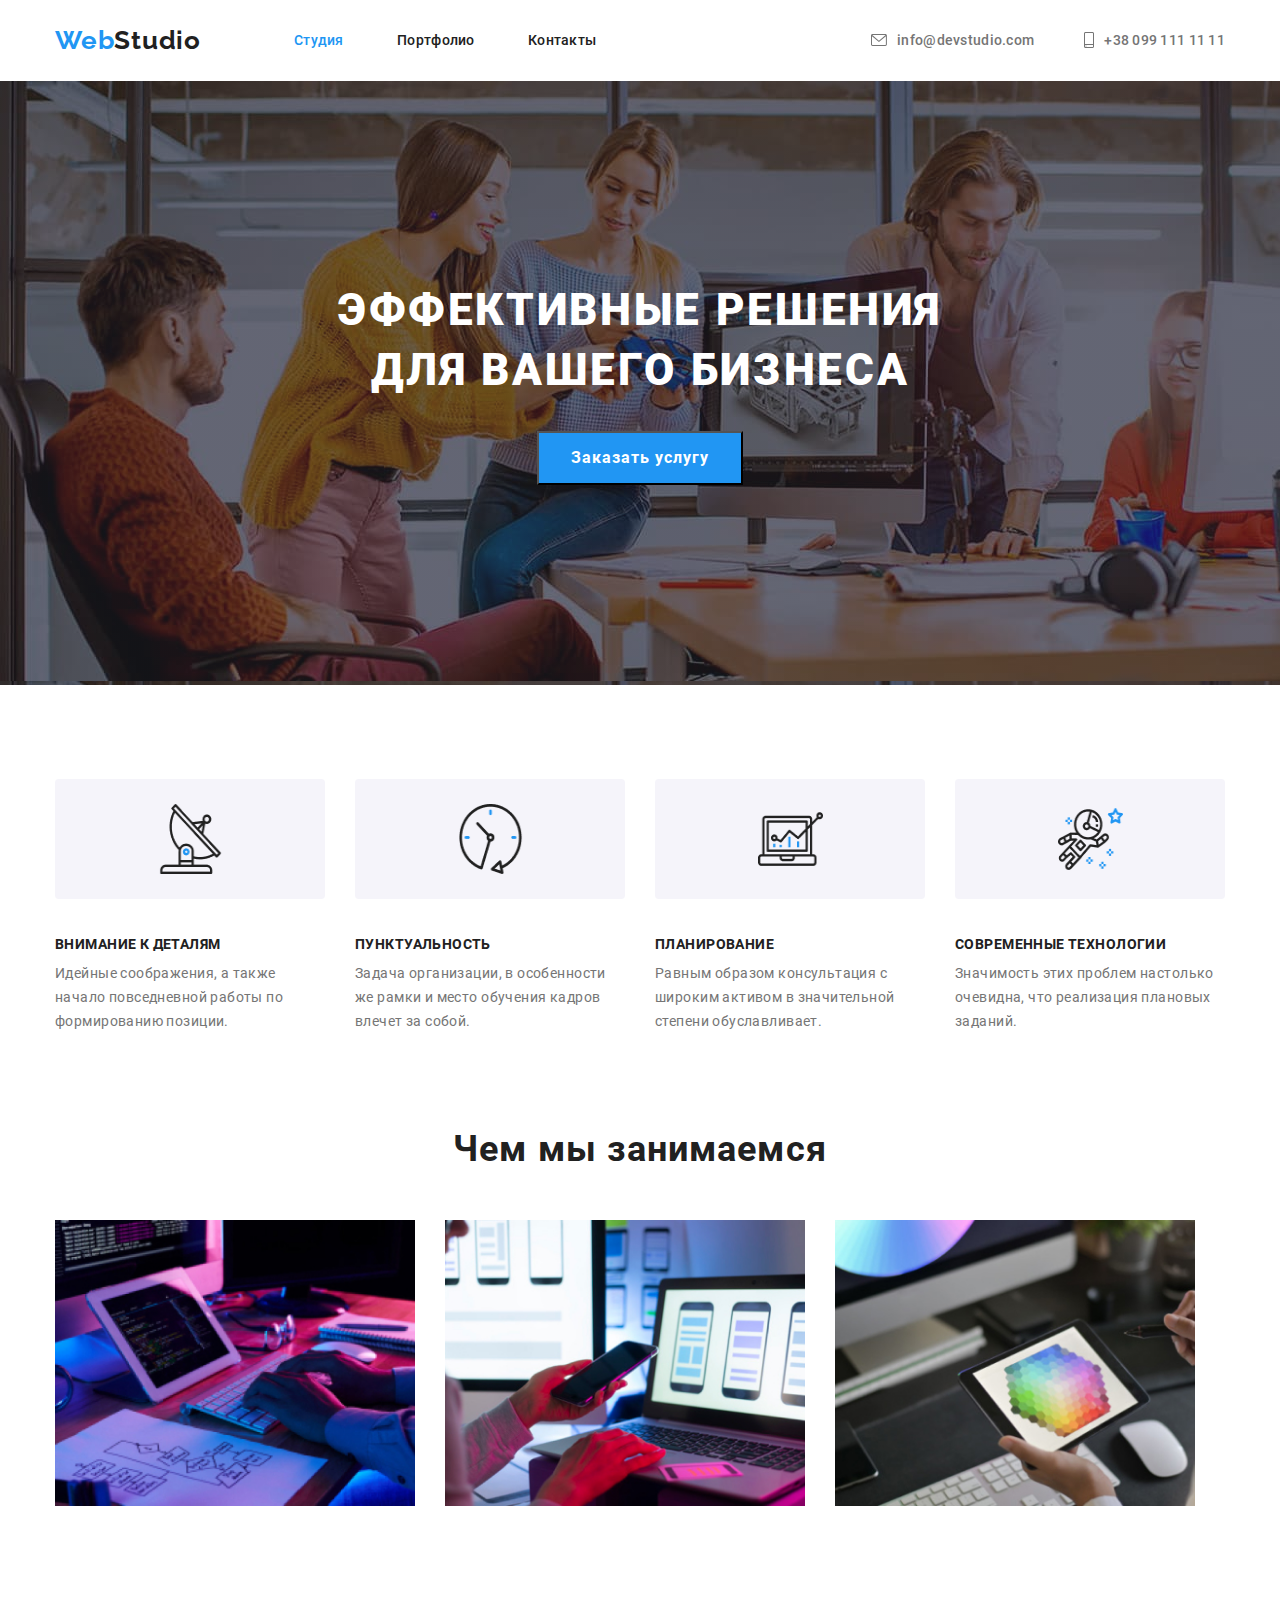
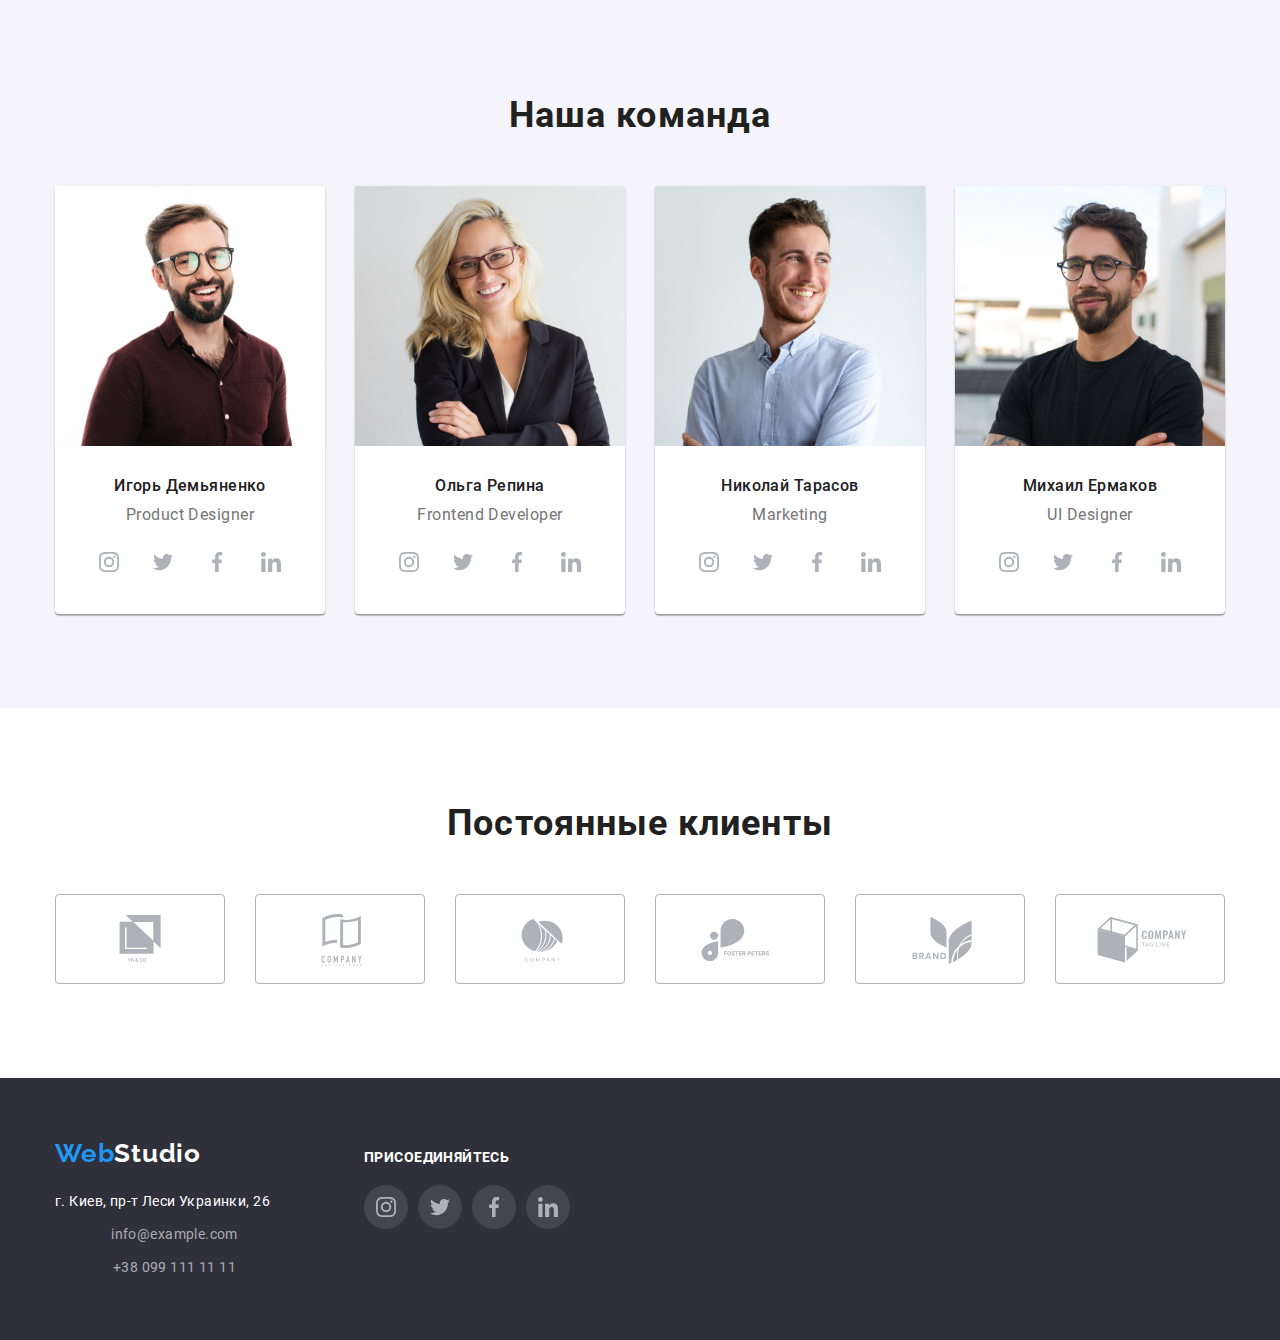
==== commit ec22bd03: "fixed shadow" ====
--- a/index.html
+++ b/index.html
@@ -25,12 +25,12 @@
                 </ul>
             </nav>
             <ul class="contacts-1">
-                <li class="contact-link link"><a href="mailto:info@devstudio.com" class="nav-link">
+                <li class="link"><a href="mailto:info@devstudio.com" class="nav-link">
                         <svg class="svg-contact" width="16px" height="12px">
                             <use href="./images/icons/symbol-defs.svg#envelope">
                             </use>
                         </svg>info@devstudio.com</a></li>
-                <li class="link contact-link"><a href="tel.:+380991111111" class="nav-link">
+                <li class="link"><a href="tel.:+380991111111" class="nav-link">
                         <svg class="svg-contact" width="10px" height="16px">
                             <use href="./images/icons/symbol-defs.svg#smartphone">
                             </use>
--- a/css/styles.css
+++ b/css/styles.css
@@ -170,7 +170,11 @@
 nav .link {
   color: var(--title-color);
 }
-
+.nav-link {
+  display: flex;
+  align-items: center;
+  justify-content: center;
+}
 .contacts-1 {
   display: flex;
   margin-left: auto;
